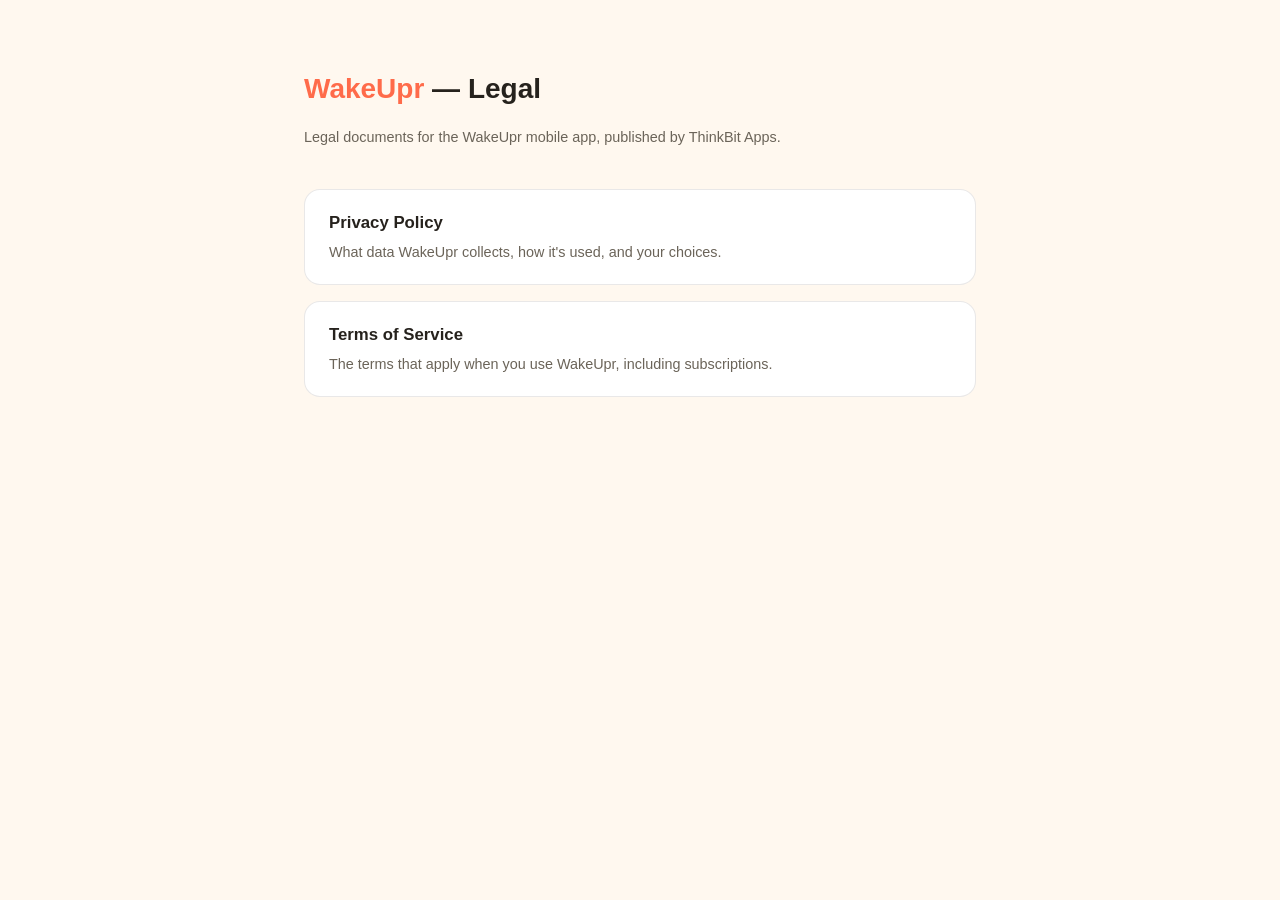
==== index.html @ d444f188 "Add WakeUpr Privacy Policy and Terms of Service" ====
<!doctype html>
<html lang="en">
<head>
<meta charset="utf-8" />
<meta name="viewport" content="width=device-width, initial-scale=1" />
<title>WakeUpr — Legal</title>
<link rel="stylesheet" href="style.css" />
</head>
<body>
<div class="wrap">
  <h1><span class="app-name">WakeUpr</span> — Legal</h1>
  <p class="updated">Legal documents for the WakeUpr mobile app, published by ThinkBit Apps.</p>

  <a class="card" href="privacy-policy.html">
    <h3>Privacy Policy</h3>
    <p>What data WakeUpr collects, how it's used, and your choices.</p>
  </a>

  <a class="card" href="terms.html">
    <h3>Terms of Service</h3>
    <p>The terms that apply when you use WakeUpr, including subscriptions.</p>
  </a>
</div>
</body>
</html>
---- style.css ----
:root {
  color-scheme: light;
  --ink: #26221d;
  --muted: #6b6459;
  --bg: #fff8ef;
  --card: #ffffff;
  --primary: #ff6b4a;
  --border: rgba(38, 34, 29, 0.1);
}

* {
  box-sizing: border-box;
}

body {
  margin: 0;
  background: var(--bg);
  color: var(--ink);
  font-family: -apple-system, BlinkMacSystemFont, "Segoe UI", Roboto, Helvetica, Arial, sans-serif;
  line-height: 1.6;
}

.wrap {
  max-width: 720px;
  margin: 0 auto;
  padding: 48px 24px 96px;
}

h1 {
  font-size: 1.75rem;
  margin-bottom: 4px;
}

.updated {
  color: var(--muted);
  font-size: 0.9rem;
  margin-bottom: 40px;
}

h2 {
  font-size: 1.15rem;
  margin-top: 2.5rem;
  margin-bottom: 0.75rem;
}

p, li {
  color: var(--ink);
}

ul {
  padding-left: 1.25rem;
}

a {
  color: var(--primary);
}

.card {
  background: var(--card);
  border: 1px solid var(--border);
  border-radius: 16px;
  padding: 20px 24px;
  margin-bottom: 16px;
  text-decoration: none;
  display: block;
}

.card h3 {
  margin: 0 0 4px;
  color: var(--ink);
  font-size: 1.05rem;
}

.card p {
  margin: 0;
  color: var(--muted);
  font-size: 0.9rem;
}

.back {
  display: inline-block;
  margin-top: 40px;
  font-size: 0.9rem;
}

.app-name {
  color: var(--primary);
}
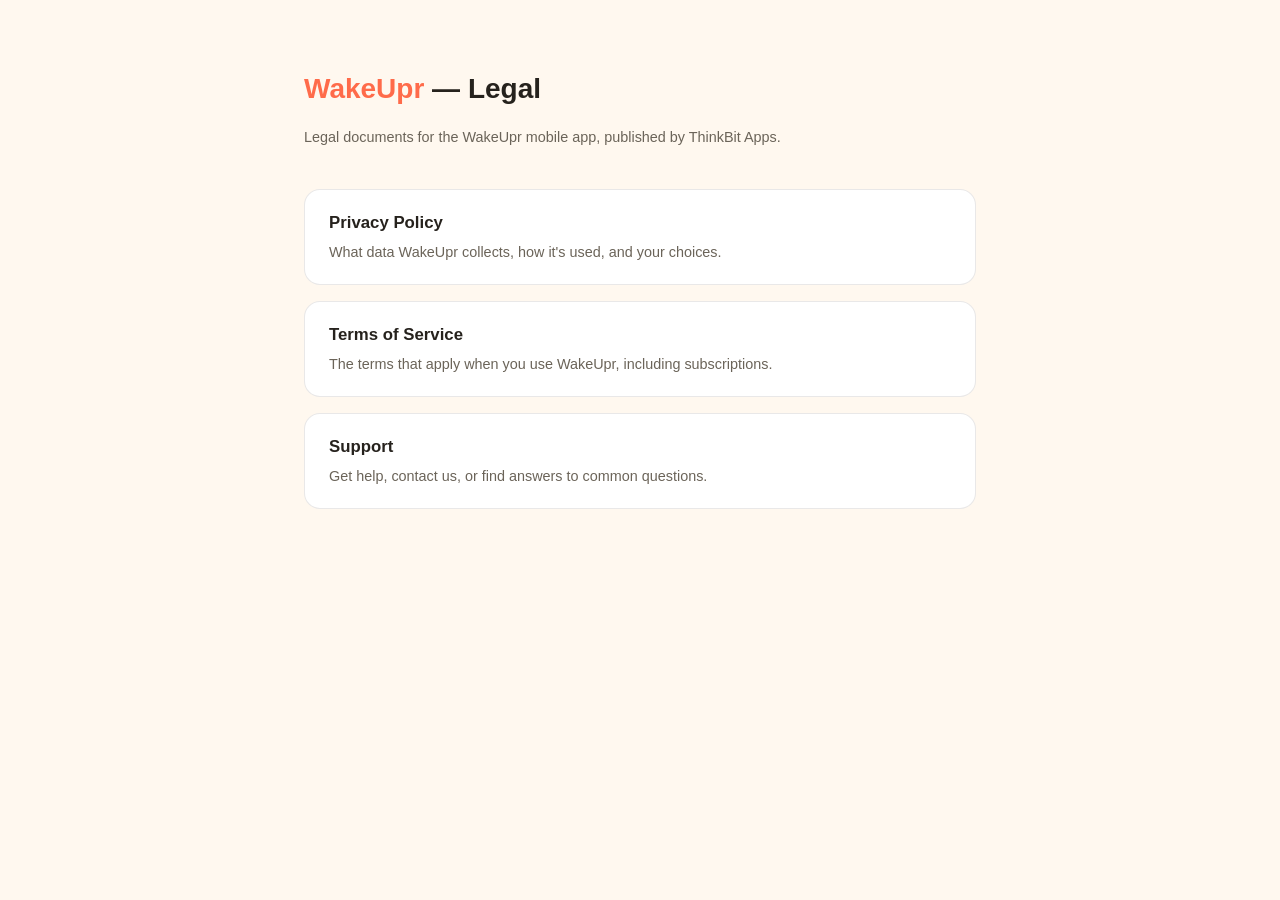
==== commit af3257b5: "Add support page for App Store submission" ====
--- a/index.html
+++ b/index.html
@@ -20,6 +20,11 @@
     <h3>Terms of Service</h3>
     <p>The terms that apply when you use WakeUpr, including subscriptions.</p>
   </a>
+
+  <a class="card" href="support.html">
+    <h3>Support</h3>
+    <p>Get help, contact us, or find answers to common questions.</p>
+  </a>
 </div>
 </body>
 </html>
